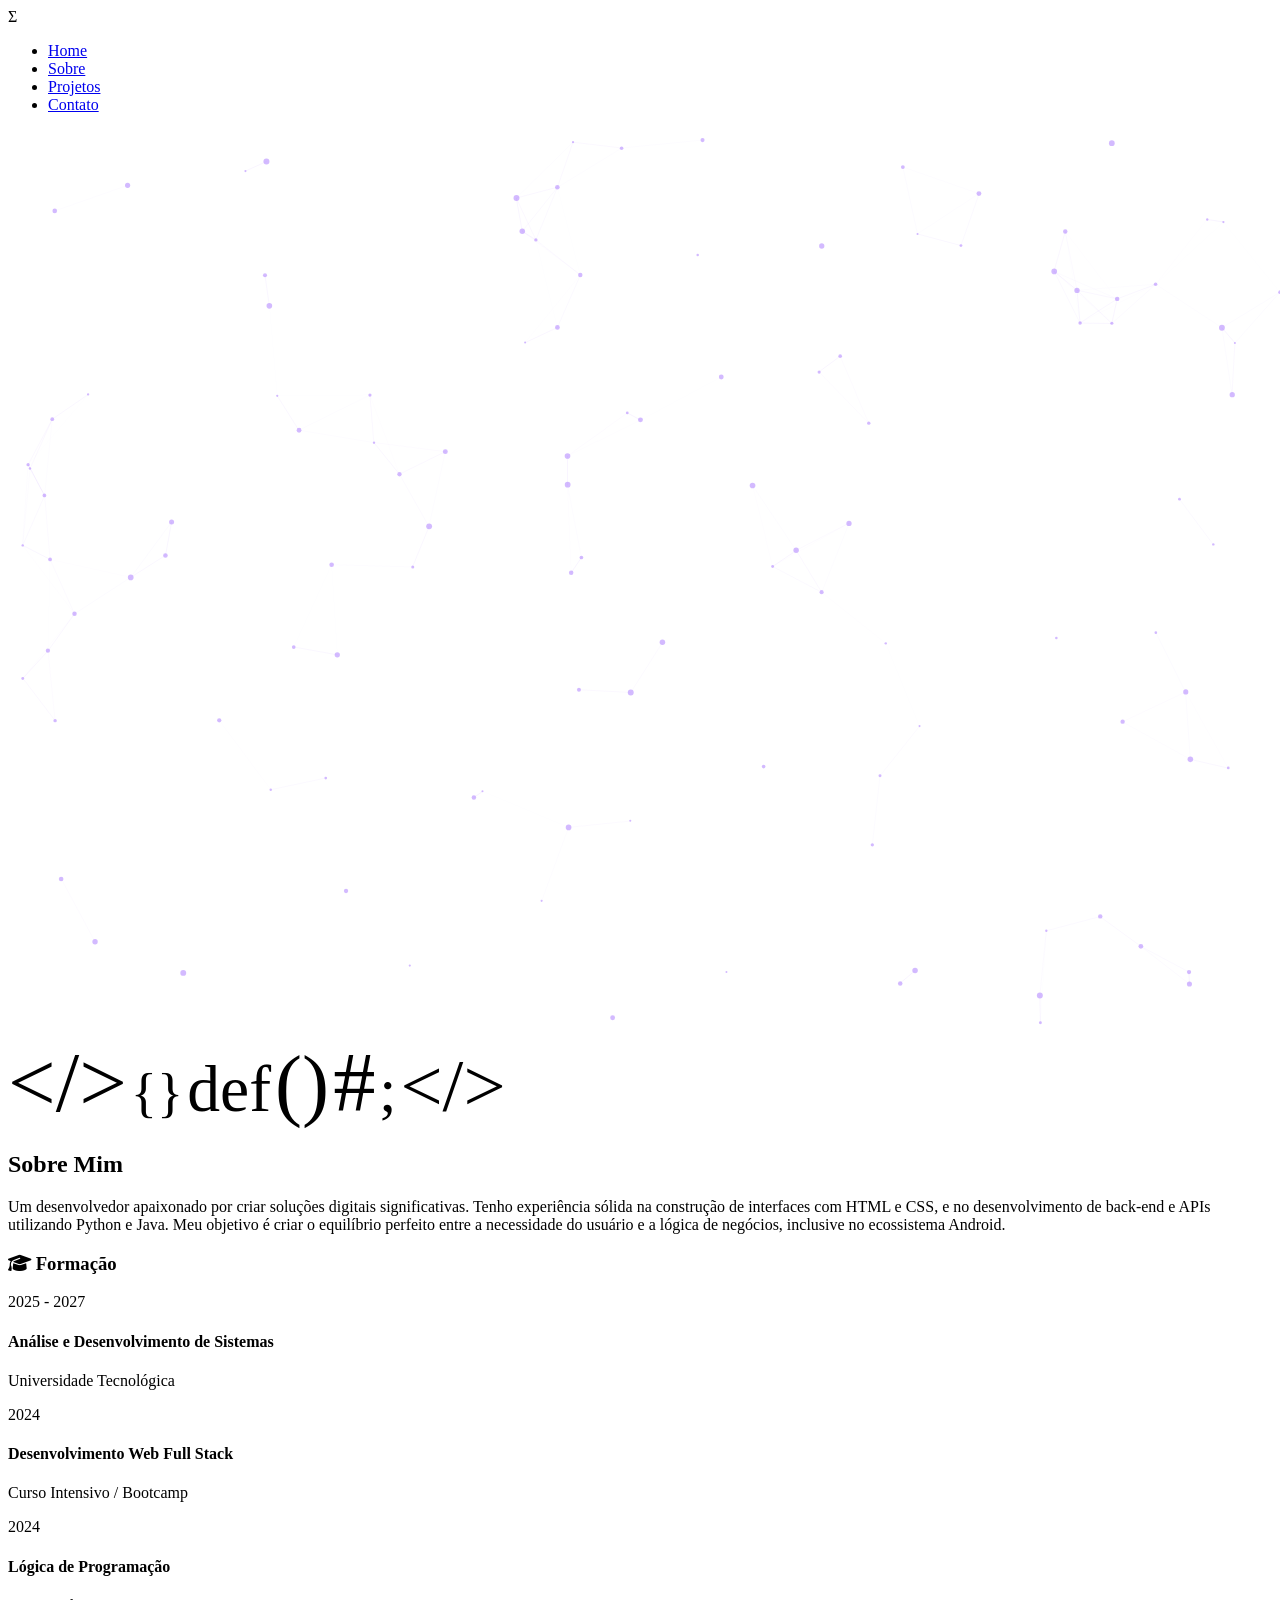
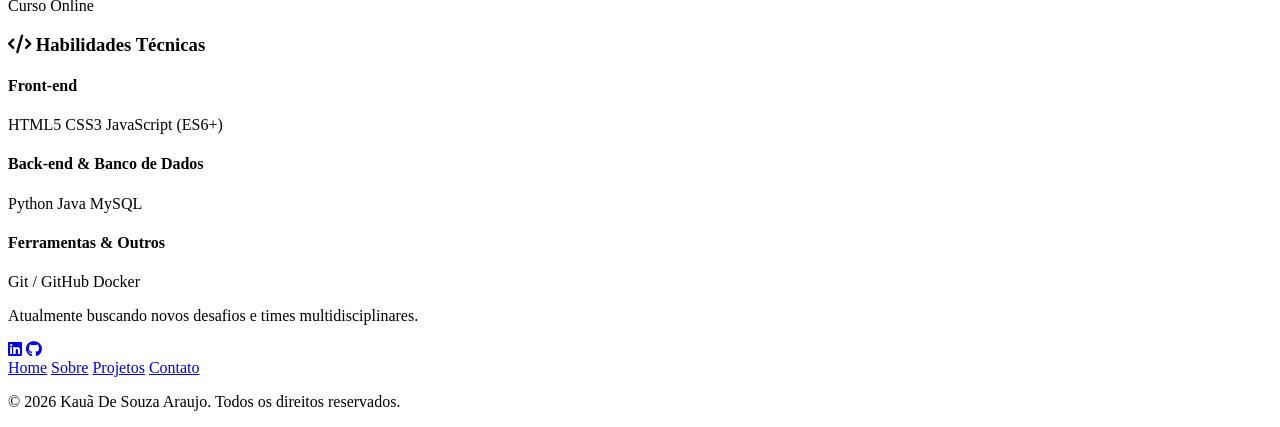
==== docs/about.html @ 6e02c6a3 "Adicionado arquivos portfólio" ====
<!DOCTYPE html>
<html lang="pt-BR">
<head>
    <meta charset="UTF-8">
    <meta name="viewport" content="width=device-width, initial-scale=1.0">
    <title>Sobre Mim | Kauã De Souza Araujo</title>
    
    <meta name="description" content="Saiba mais sobre Kauã De Souza Araujo. Formação em Análise e Desenvolvimento de Sistemas e habilidades em HTML, CSS, JavaScript, Python e SQL.">
    <meta name="robots" content="index, follow">
    
    <meta property="og:title" content="Sobre Mim | Kauã De Souza Araujo">
    <meta property="og:description" content="Desenvolvedor apaixonado por criar soluções digitais. Conheça minha trajetória e stack tecnológica.">
    <meta property="og:url" content="https://seu-site.com/about.html">

    <link rel="preconnect" href="https://fonts.googleapis.com">
    <link rel="preconnect" href="https://fonts.gstatic.com" crossorigin>
    <link href="https://fonts.googleapis.com/css2?family=Fira+Code:wght@400;500&family=Inter:wght@300;400;600&family=Space+Grotesk:wght@400;600;700&display=swap" rel="stylesheet">
    <link rel="stylesheet" href="/css/style.css">
    <link rel="stylesheet" href="https://cdnjs.cloudflare.com/ajax/libs/font-awesome/6.4.0/css/all.min.css">
</head>
<body>
    <div id="loader-wrapper">
        <div class="loader"></div>
    </div>

    <nav>
        <div class="logo">Σ</div>
        <ul class="nav-links">
            <li><a href="index.html">Home</a></li>
            <li><a href="about.html" class="active">Sobre</a></li>
            <li><a href="projects.html">Projetos</a></li>
            <li><a href="entreemcontato.html">Contato</a></li>
        </ul>
        <div class="hamburger">
            <span class="bar"></span>
            <span class="bar"></span>
            <span class="bar"></span>
        </div>
    </nav>

    <div class="glow-bg"></div>
    <div class="noise-overlay"></div>
    <canvas id="particles-canvas"></canvas>

    <div class="background-symbols">
        <span>&lt;/&gt;</span>
        <span>{}</span>
        <span>def</span>
        <span>()</span>
        <span>#</span>
        <span>;</span>
        <span>&lt;/&gt;</span>
    </div>

    <section class="hero">
        <h1>Sobre Mim</h1>
        <p class="bio">
            Um desenvolvedor apaixonado por criar soluções digitais significativas. 
            Tenho experiência sólida na construção de interfaces com HTML e CSS, e no 
            desenvolvimento de back-end e APIs utilizando Python e Java. Meu objetivo é 
            criar o equilíbrio perfeito entre a necessidade do usuário e a lógica de negócios, 
            inclusive no ecossistema Android.
        </p>
    </section>

    <section class="resume-section">
        <div class="resume-grid">
            <!-- Coluna de Formação -->
            <div class="resume-column card reveal">
                <h3><i class="fas fa-graduation-cap"></i> Formação</h3>
                <div class="timeline">
                    <div class="timeline-item">
                        <span class="date">2025 - 2027</span>
                        <h4>Análise e Desenvolvimento de Sistemas</h4>
                        <p>Universidade Tecnológica</p>
                    </div>
                    <div class="timeline-item">
                        <span class="date">2024</span>
                        <h4>Desenvolvimento Web Full Stack</h4>
                        <p>Curso Intensivo / Bootcamp</p>
                    </div>
                    <div class="timeline-item">
                        <span class="date">2024</span>
                        <h4>Lógica de Programação</h4>
                        <p>Curso Online</p>
                    </div>
                </div>
            </div>

            <!-- Coluna de Habilidades -->
            <div class="resume-column card reveal">
                <h3><i class="fas fa-code"></i> Habilidades Técnicas</h3>
                
                <div class="skill-category">
                    <h4>Front-end</h4>
                    <div class="skill-tags">
                        <span>HTML5</span>
                        <span>CSS3</span>
                        <span>JavaScript (ES6+)</span>
                    </div>
                </div>

                <div class="skill-category">
                    <h4>Back-end & Banco de Dados</h4>
                    <div class="skill-tags">
                        <span>Python</span>
                        <span>Java</span>
                        <span>MySQL</span>
                    </div>
                </div>

                <div class="skill-category">
                    <h4>Ferramentas & Outros</h4>
                    <div class="skill-tags">
                        <span>Git / GitHub</span>
                        <span>Docker</span>
                    </div>
                </div>
            </div>
        </div>
    </section>

    <footer>
    </footer>

    <button id="backToTop" aria-label="Voltar ao Topo"><i class="fas fa-arrow-up"></i></button>

    <script src="js/script.js"></script>
</body>
</html>
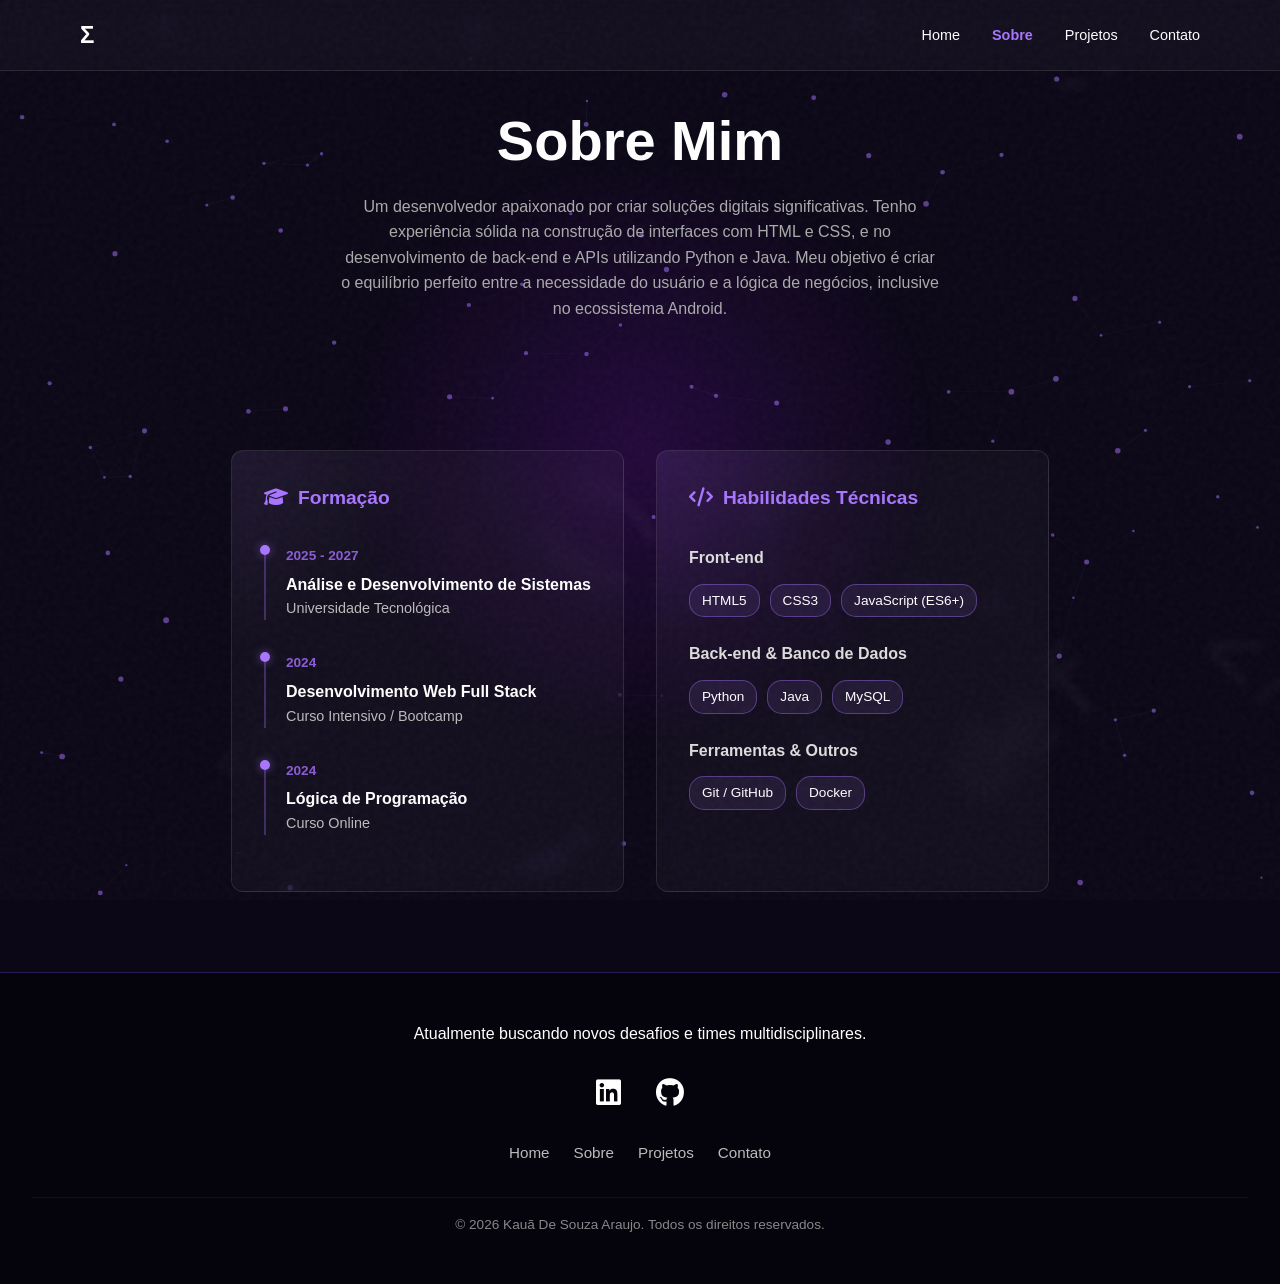
==== commit 8eb79f74: "Codigo arrumado" ====
--- a/docs/about.html
+++ b/docs/about.html
@@ -15,7 +15,7 @@
     <link rel="preconnect" href="https://fonts.googleapis.com">
     <link rel="preconnect" href="https://fonts.gstatic.com" crossorigin>
     <link href="https://fonts.googleapis.com/css2?family=Fira+Code:wght@400;500&family=Inter:wght@300;400;600&family=Space+Grotesk:wght@400;600;700&display=swap" rel="stylesheet">
-    <link rel="stylesheet" href="/css/style.css">
+    <link rel="stylesheet" href="/docs/css/style.css">
     <link rel="stylesheet" href="https://cdnjs.cloudflare.com/ajax/libs/font-awesome/6.4.0/css/all.min.css">
 </head>
 <body>
@@ -125,6 +125,6 @@
 
     <button id="backToTop" aria-label="Voltar ao Topo"><i class="fas fa-arrow-up"></i></button>
 
-    <script src="js/script.js"></script>
+    <script src="/docs/js/script.js"></script>
 </body>
 </html>
--- a/docs/css/style.css
+++ b/docs/css/style.css
@@ -0,0 +1,935 @@
+/* Reset e Configurações Globais */
+* {
+    margin: 0;
+    padding: 0;
+    box-sizing: border-box;
+    font-family: 'Inter', sans-serif;
+}
+
+body {
+    background-color: #0b0716; /* Fundo escuro */
+    color: #ffffff; /* Textos em branco */
+    line-height: 1.6;
+    animation: fadeIn 1s ease-in-out;
+    display: flex;
+    flex-direction: column;
+    min-height: 100vh;
+}
+
+@keyframes fadeIn {
+    from { opacity: 0; }
+    to { opacity: 1; }
+}
+
+/* Loader (Tela de Carregamento) */
+#loader-wrapper {
+    position: fixed;
+    top: 0;
+    left: 0;
+    width: 100%;
+    height: 100%;
+    background-color: #0b0716;
+    z-index: 99999; /* Fica acima de tudo, inclusive do menu */
+    display: flex;
+    justify-content: center;
+    align-items: center;
+    transition: opacity 0.5s ease-out, visibility 0.5s ease-out;
+}
+
+.loader {
+    width: 50px;
+    height: 50px;
+    border: 4px solid rgba(168, 117, 255, 0.3);
+    border-top: 4px solid #a875ff;
+    border-radius: 50%;
+    animation: spin 1s linear infinite;
+    box-shadow: 0 0 15px rgba(168, 117, 255, 0.2);
+}
+
+@keyframes spin {
+    0% { transform: rotate(0deg); }
+    100% { transform: rotate(360deg); }
+}
+
+/* Animação Scroll Reveal */
+.reveal {
+    position: relative;
+    transform: translateY(100px); /* Começa mais abaixo */
+    opacity: 0;
+    transition: 1s all ease;
+}
+
+.reveal.active {
+    transform: translateY(0);
+    opacity: 1;
+}
+
+/* Personalização da Barra de Rolagem */
+::-webkit-scrollbar {
+    width: 10px;
+}
+
+::-webkit-scrollbar-track {
+    background: #0b0716; /* Cor do fundo do site */
+}
+
+::-webkit-scrollbar-thumb {
+    background: #a875ff; /* Roxo do tema */
+    border-radius: 5px;
+}
+
+::-webkit-scrollbar-thumb:hover {
+    background: #8a5cd6; /* Roxo ligeiramente diferente no hover */
+}
+
+/* Suporte para Firefox */
+html {
+    scrollbar-width: thin;
+    scrollbar-color: #a875ff #0b0716;
+}
+
+/* Filtro de Ruído (Noise) */
+.noise-overlay {
+    position: fixed;
+    top: 0;
+    left: 0;
+    width: 100%;
+    height: 100%;
+    z-index: 9999; /* Fica acima de tudo */
+    pointer-events: none; /* Permite clicar através dele */
+    opacity: 0.04; /* Opacidade bem sutil */
+    background-image: url("data:image/svg+xml,%3Csvg viewBox='0 0 200 200' xmlns='http://www.w3.org/2000/svg'%3E%3Cfilter id='noiseFilter'%3E%3CfeTurbulence type='fractalNoise' baseFrequency='0.8' numOctaves='3' stitchTiles='stitch'/%3E%3C/filter%3E%3Crect width='100%25' height='100%25' filter='url(%23noiseFilter)'/%3E%3C/svg%3E");
+}
+
+/* Navegação */
+nav {
+    display: flex;
+    justify-content: space-between;
+    align-items: center;
+    padding: 1rem 5rem;
+    background: rgba(255, 255, 255, 0.03);
+    backdrop-filter: blur(10px);
+    -webkit-backdrop-filter: blur(10px);
+    border-bottom: 1px solid rgba(255, 255, 255, 0.1);
+    position: absolute; /* Cabeçalho rola com a página */
+    top: 0;
+    width: 100%;
+    z-index: 1000; /* Garante que fique acima de tudo */
+}
+
+.logo {
+    font-family: 'Space Grotesk', sans-serif;
+    font-size: 1.5rem;
+    font-weight: bold;
+    cursor: pointer;
+    transition: transform 0.8s cubic-bezier(0.175, 0.885, 0.32, 1.275), text-shadow 0.3s ease, color 0.3s ease;
+    display: inline-block;
+}
+
+.logo:hover {
+    transform: rotate(360deg) scale(1.1);
+    color: #a875ff;
+    text-shadow: 0 0 15px rgba(168, 117, 255, 0.8), 0 0 30px rgba(168, 117, 255, 0.4);
+}
+
+.nav-links {
+    list-style: none;
+    display: flex;
+    gap: 2rem;
+}
+
+.nav-links a {
+    color: #ffffff;
+    text-decoration: none;
+    font-size: 0.9rem;
+    transition: color 0.3s;
+}
+
+.nav-links a:hover {
+    color: #a875ff;
+}
+
+.nav-links a.active {
+    color: #a875ff;
+    font-weight: bold;
+}
+
+/* Seção Principal (Hero) */
+.hero {
+    position: relative;
+    text-align: center;
+    padding: 6rem 2rem 6rem 2rem; /* Reduzido o topo para aproximar o conteúdo */
+    max-width: 800px;
+    margin: 0 auto;
+}
+
+h1, h2, h3, h4 {
+    font-family: 'Space Grotesk', sans-serif;
+}
+
+.glow-bg {
+    position: fixed;
+    top: 50%;
+    left: 50%;
+    transform: translate(-50%, -50%);
+    width: 600px;
+    height: 600px;
+    background: radial-gradient(circle, rgba(106,13,173,0.25) 0%, rgba(11,7,22,0) 70%);
+    z-index: -1;
+    pointer-events: none; /* Garante que o clique passe através do brilho */
+    animation: aquariumMove 20s infinite ease-in-out;
+}
+
+@keyframes aquariumMove {
+    0% { transform: translate(-50%, -50%) scale(1); }
+    25% { transform: translate(-40%, -60%) scale(1.1); }
+    50% { transform: translate(-60%, -40%) scale(0.9); }
+    75% { transform: translate(-45%, -55%) scale(1.05); }
+    100% { transform: translate(-50%, -50%) scale(1); }
+}
+
+/* Partículas (Canvas) */
+#particles-canvas {
+    position: fixed;
+    top: 0;
+    left: 0;
+    width: 100%;
+    height: 100%;
+    z-index: -1; /* Mesmo nível dos símbolos, atrás do conteúdo */
+    pointer-events: none; /* Permite clicar através das partículas */
+}
+
+/* Símbolos de Código no Fundo */
+.background-symbols {
+    position: fixed;
+    top: 0;
+    left: 0;
+    width: 100%;
+    height: 100%;
+    z-index: -1; /* Fica atrás do conteúdo */
+    overflow: hidden;
+    pointer-events: none; /* Garante que não interfira nos cliques */
+}
+
+.background-symbols span {
+    position: absolute;
+    color: rgba(255, 255, 255, 0.03); /* Muito transparente */
+    font-family: 'Fira Code', monospace;
+    font-weight: bold;
+    user-select: none;
+    filter: blur(4px); /* O desfoque solicitado */
+    animation: floatSymbol 10s infinite ease-in-out alternate;
+}
+
+@keyframes floatSymbol {
+    0% {
+        transform: translateY(0) rotate(0deg);
+    }
+    100% {
+        transform: translateY(-20px) rotate(5deg);
+    }
+}
+
+.greeting {
+    font-size: 1rem;
+    margin-bottom: 1rem;
+}
+
+.greeting span {
+    color: #a875ff;
+}
+
+.hero h1 {
+    font-size: 3.5rem;
+    font-weight: 600;
+    margin-bottom: 0.5rem;
+    display: inline-block;
+}
+
+/* Cursor do efeito de digitação */
+.cursor {
+    display: inline-block;
+    width: 4px;
+    height: 1em;
+    background-color: #a875ff;
+    margin-left: 5px;
+    vertical-align: text-bottom; /* Alinha com a base do texto */
+    animation: blinkCursor 0.8s step-end infinite;
+}
+
+@keyframes blinkCursor {
+    from, to { opacity: 1; }
+    50% { opacity: 0; }
+}
+
+.subtitle {
+    font-size: 1.2rem;
+    color: #cccccc;
+    margin-bottom: 2rem;
+}
+
+.bio {
+    font-size: 1rem;
+    color: #aaaaaa;
+    max-width: 600px;
+    margin: 0 auto;
+}
+
+/* Experiência / Projetos */
+.work-experience {
+    padding: 5rem 2rem;
+    max-width: 1000px;
+    margin: 0 auto;
+}
+
+.work-experience h2 {
+    text-align: left;
+    margin-bottom: 3rem;
+    font-size: 2rem;
+}
+
+.grid-container {
+    display: grid;
+    grid-template-columns: repeat(auto-fit, minmax(300px, 1fr));
+    gap: 2rem;
+}
+
+.card {
+    background: radial-gradient(800px circle at var(--x, -100px) var(--y, -100px), rgba(168, 117, 255, 0.15), transparent 40%), rgba(255, 255, 255, 0.03); /* Fundo com Glow */
+    backdrop-filter: blur(10px); /* Desfoque do fundo (efeito vidro) */
+    -webkit-backdrop-filter: blur(10px); /* Compatibilidade com Safari */
+    border: 1px solid rgba(255, 255, 255, 0.1); /* Borda sutil */
+    border-radius: 12px;
+    padding: 2rem;
+    transition: transform 0.3s, box-shadow 0.3s, border-color 0.3s;
+}
+
+.card:hover {
+    transform: translateY(-5px);
+    box-shadow: 0 10px 20px rgba(106, 13, 173, 0.4), 0 0 15px rgba(168, 117, 255, 0.5);
+    border-color: #a875ff;
+}
+
+.card-icon {
+    font-size: 2rem;
+    margin-bottom: 1rem;
+}
+
+.card h3 {
+    margin-bottom: 1rem;
+    font-size: 1.2rem;
+}
+
+.card p {
+    font-size: 0.9rem;
+    color: #bbbbbb;
+    margin-bottom: 1.5rem;
+}
+
+.btn {
+    display: inline-block;
+    padding: 0.5rem 1.2rem;
+    background-color: rgba(168, 117, 255, 0.1);
+    border: 1px solid #a875ff;
+    color: #ffffff;
+    text-decoration: none;
+    border-radius: 20px;
+    font-size: 0.8rem;
+    transition: background-color 0.3s;
+    margin-right: 10px; /* Espaçamento entre botões */
+}
+
+.btn:hover {
+    background-color: #a875ff;
+    color: #0b0716; /* Cor escura para contraste no hover */
+}
+
+/* Rodapé */
+footer {
+    text-align: center;
+    padding: 3rem 2rem;
+    margin-top: auto;
+    background-color: #05030b;
+    border-top: 1px solid #2a1b54;
+    width: 100%;
+}
+
+.social-links {
+    margin: 1.5rem 0;
+}
+
+.social-links a {
+    color: #ffffff;
+    font-size: 1.8rem;
+    margin: 0 15px;
+    transition: color 0.3s, transform 0.3s;
+    position: relative; /* Necessário para posicionar o tooltip */
+}
+
+.social-links a:hover {
+    color: #a875ff;
+    transform: translateY(-3px);
+}
+
+/* Tooltip dos ícones sociais */
+.social-links a::after {
+    content: attr(aria-label); /* Pega o texto do atributo aria-label */
+    position: absolute;
+    bottom: 120%; /* Posiciona acima do ícone */
+    left: 50%;
+    transform: translateX(-50%) scale(0.8); /* Começa um pouco menor */
+    background-color: rgba(26, 16, 60, 0.95); /* Fundo escuro translúcido */
+    color: #fff;
+    padding: 5px 10px;
+    border-radius: 6px;
+    font-size: 0.8rem;
+    white-space: nowrap;
+    opacity: 0;
+    visibility: hidden;
+    transition: all 0.3s cubic-bezier(0.68, -0.55, 0.265, 1.55); /* Efeito de salto (bouncy) suave */
+    border: 1px solid rgba(168, 117, 255, 0.5);
+    pointer-events: none;
+    box-shadow: 0 5px 15px rgba(0, 0, 0, 0.3);
+}
+
+.social-links a:hover::after {
+    opacity: 1;
+    visibility: visible;
+    transform: translateX(-50%) scale(1);
+}
+
+.footer-nav {
+    margin: 1rem 0 2rem 0;
+    display: flex;
+    justify-content: center;
+    gap: 1.5rem;
+    flex-wrap: wrap;
+}
+
+.footer-nav a {
+    color: #bbbbbb;
+    text-decoration: none;
+    font-size: 0.95rem;
+    transition: color 0.3s;
+}
+
+.footer-nav a:hover {
+    color: #a875ff;
+}
+
+.copyright {
+    margin-top: 2rem;
+    font-size: 0.85rem;
+    color: #888; /* Aumentado o contraste para acessibilidade */
+    border-top: 1px solid rgba(255, 255, 255, 0.05);
+    padding-top: 1rem;
+}
+
+/* Seção Projetos Recentes (Index) */
+.recent-work {
+    padding: 2rem 2rem 4rem 2rem;
+    max-width: 800px;
+    margin: 0 auto;
+    text-align: center;
+}
+
+.recent-work h2 {
+    font-size: 1.5rem;
+    margin-bottom: 2rem;
+    color: #ffffff;
+}
+
+.mini-grid {
+    display: grid;
+    grid-template-columns: repeat(auto-fit, minmax(280px, 1fr));
+    gap: 1.5rem;
+    margin-bottom: 2rem;
+}
+
+.mini-card {
+    background: radial-gradient(600px circle at var(--x, -100px) var(--y, -100px), rgba(168, 117, 255, 0.15), transparent 40%), rgba(255, 255, 255, 0.02);
+    border: 1px dashed rgba(168, 117, 255, 0.3); /* Borda pontilhada para indicar construção */
+    border-radius: 10px;
+    padding: 1.5rem;
+    text-align: left;
+    transition: transform 0.3s, border-color 0.3s;
+}
+
+.mini-card:hover {
+    transform: translateY(-3px);
+    border-color: #a875ff;
+    background: radial-gradient(600px circle at var(--x, -100px) var(--y, -100px), rgba(168, 117, 255, 0.15), transparent 40%), rgba(255, 255, 255, 0.04);
+}
+
+.mini-card h3 {
+    font-size: 1.1rem;
+    margin-bottom: 0.5rem;
+    display: flex;
+    align-items: center;
+}
+
+.status-dot {
+    height: 8px;
+    width: 8px;
+    background-color: #a875ff;
+    border-radius: 50%;
+    display: inline-block;
+    margin-right: 10px;
+    box-shadow: 0 0 8px rgba(168, 117, 255, 0.6);
+    animation: pulse 2s infinite;
+}
+
+.mini-card p {
+    font-size: 0.9rem;
+    color: #bbbbbb;
+}
+
+.view-all-link {
+    color: #a875ff;
+    text-decoration: none;
+    font-size: 0.9rem;
+    border-bottom: 1px solid transparent;
+    transition: all 0.3s;
+    padding-bottom: 2px;
+}
+
+.view-all-link:hover {
+    border-bottom: 1px solid #a875ff;
+    letter-spacing: 0.5px;
+}
+
+@keyframes pulse {
+    0% { transform: scale(0.95); opacity: 0.7; }
+    50% { transform: scale(1.1); opacity: 1; }
+    100% { transform: scale(0.95); opacity: 0.7; }
+}
+
+/* Página de Contato */
+.contact-page {
+    padding: 6rem 2rem;
+    max-width: 1000px;
+    margin: 0 auto;
+    flex: 1; /* Garante que o footer fique embaixo */
+}
+
+.contact-page h2 {
+    text-align: center;
+    margin-bottom: 3rem;
+    font-size: 2.5rem;
+}
+
+.contact-container {
+    display: grid;
+    grid-template-columns: 1fr 1.5fr;
+    gap: 2rem;
+}
+
+.contact-links {
+    display: flex;
+    flex-direction: column;
+    gap: 1rem;
+    margin-top: 1.5rem;
+}
+
+.contact-item {
+    color: #fff;
+    text-decoration: none;
+    font-size: 1.1rem;
+    transition: color 0.3s;
+    display: flex;
+    align-items: center;
+    gap: 10px;
+}
+
+.contact-item:hover {
+    color: #a875ff;
+}
+
+.form-group {
+    margin-bottom: 1.5rem;
+}
+
+.form-group label {
+    display: block;
+    margin-bottom: 0.5rem;
+    color: #cccccc;
+}
+
+.form-group input,
+.form-group textarea {
+    width: 100%;
+    padding: 1rem;
+    background: rgba(255, 255, 255, 0.05);
+    border: 1px solid rgba(255, 255, 255, 0.1);
+    border-radius: 8px;
+    color: #fff;
+    font-size: 1rem;
+    transition: border-color 0.3s;
+}
+
+.form-group input:focus,
+.form-group textarea:focus {
+    outline: none;
+    border-color: #a875ff;
+}
+
+.form-group textarea {
+    height: 150px;
+    resize: vertical;
+}
+
+.btn-whatsapp {
+    width: 100%;
+    cursor: pointer;
+    display: flex;
+    justify-content: center;
+    align-items: center;
+    gap: 10px;
+    font-size: 1rem;
+}
+
+@media (max-width: 768px) {
+    .contact-container {
+        grid-template-columns: 1fr;
+    }
+}
+
+/* Menu Responsivo (Hambúrguer) */
+.hamburger {
+    display: none;
+    cursor: pointer;
+}
+
+.bar {
+    display: block;
+    width: 25px;
+    height: 3px;
+    margin: 5px auto;
+    transition: all 0.3s ease-in-out;
+    background-color: white;
+}
+
+@media (max-width: 768px) {
+    nav {
+        padding: 1rem 2rem;
+    }
+
+    .hamburger {
+        display: flex;
+        flex-direction: column;
+        justify-content: center;
+        align-items: center;
+        z-index: 1001; /* Fica acima do menu aberto */
+        position: relative; /* Removemos o fixed para ele ficar dentro da nav */
+        top: auto;
+        right: auto;
+        width: 45px;
+        height: 45px;
+        background: rgba(255, 255, 255, 0.05);
+        backdrop-filter: blur(10px);
+        -webkit-backdrop-filter: blur(10px);
+        border: 1px solid rgba(255, 255, 255, 0.1);
+        border-radius: 8px;
+        transition: all 0.3s ease;
+    }
+
+    .hamburger:hover, .hamburger.active {
+        border-color: #a875ff;
+        background: rgba(168, 117, 255, 0.15);
+        box-shadow: 0 0 15px rgba(168, 117, 255, 0.2);
+    }
+
+    .hamburger .bar {
+        width: 22px;
+        height: 2px;
+        margin: 3px 0; /* Ajuste de espaçamento para o novo tamanho */
+        border-radius: 2px;
+    }
+
+    .hamburger.active .bar:nth-child(2) {
+        opacity: 0;
+    }
+
+    .hamburger.active .bar:nth-child(1) {
+        transform: translateY(8px) rotate(45deg);
+    }
+
+    .hamburger.active .bar:nth-child(3) {
+        transform: translateY(-8px) rotate(-45deg);
+    }
+
+    .nav-links {
+        position: fixed;
+        top: 0;
+        right: 0;
+        height: 100vh;
+        width: 100%;
+        background-color: #0b0716; /* Cor do fundo igual ao body */
+        flex-direction: column;
+        align-items: center;
+        justify-content: center;
+        transform: translateX(100%);
+        transition: transform 0.3s ease-in-out;
+        z-index: 1000;
+        border-left: 1px solid #2a1b54;
+    }
+
+    .nav-links.nav-active {
+        transform: translateX(0%);
+    }
+}
+
+/* Botão Voltar ao Topo */
+#backToTop {
+    position: fixed;
+    bottom: 30px;
+    right: 30px;
+    width: 50px;
+    height: 50px;
+    background-color: #a875ff;
+    color: #fff;
+    border: none;
+    border-radius: 50%;
+    cursor: pointer;
+    display: none; /* Oculto inicialmente */
+    justify-content: center;
+    align-items: center;
+    font-size: 1.2rem;
+    z-index: 10000;
+    box-shadow: 0 4px 15px rgba(168, 117, 255, 0.4);
+    transition: transform 0.3s, background-color 0.3s;
+}
+
+#backToTop:hover {
+    background-color: #8a5cd6;
+    transform: translateY(-5px);
+}
+
+@media (max-width: 768px) {
+    #backToTop {
+        bottom: 20px;
+        right: 20px;
+        width: 40px;
+        height: 40px;
+    }
+}
+
+/* Lightbox (Galeria de Imagens) */
+#lightbox {
+    position: fixed;
+    z-index: 100001; /* Acima do loader e do noise */
+    top: 0;
+    left: 0;
+    width: 100%;
+    height: 100%;
+    background-color: rgba(0, 0, 0, 0.85);
+    backdrop-filter: blur(5px);
+    display: none; /* Oculto por padrão */
+    justify-content: center;
+    align-items: center;
+    opacity: 0;
+    transition: opacity 0.4s ease;
+}
+
+#lightbox.active {
+    display: flex;
+    opacity: 1;
+}
+
+.lightbox-content {
+    max-width: 90%;
+    max-height: 85%;
+    object-fit: contain;
+    box-shadow: 0 0 40px rgba(168, 117, 255, 0.5);
+    border: 2px solid rgba(255, 255, 255, 0.2);
+    border-radius: 5px;
+    transform: scale(0.8);
+    transition: transform 0.4s ease;
+}
+
+#lightbox.active .lightbox-content {
+    transform: scale(1);
+}
+
+.lightbox-close {
+    position: absolute;
+    top: 20px;
+    right: 40px;
+    font-size: 3rem;
+    color: #fff;
+    cursor: pointer;
+    transition: transform 0.3s, color 0.3s;
+}
+
+.lightbox-close:hover {
+    color: #a875ff;
+    transform: scale(1.1);
+}
+
+/* Seção de Currículo (Sobre) */
+.resume-section {
+    padding: 2rem 2rem 5rem 2rem;
+    max-width: 1000px;
+    margin: 0 auto;
+}
+
+.resume-grid {
+    display: grid;
+    grid-template-columns: 1fr 1fr;
+    gap: 2rem;
+}
+
+.resume-column h3 {
+    margin-bottom: 2rem;
+    color: #a875ff;
+    display: flex;
+    align-items: center;
+    gap: 10px;
+}
+
+/* Estilo da Timeline (Formação) */
+.timeline-item {
+    position: relative;
+    padding-left: 20px;
+    border-left: 2px solid rgba(168, 117, 255, 0.3);
+    margin-bottom: 2rem;
+}
+
+.timeline-item:last-child {
+    margin-bottom: 0;
+}
+
+.timeline-item::before {
+    content: '';
+    position: absolute;
+    left: -6px;
+    top: 0;
+    width: 10px;
+    height: 10px;
+    background-color: #a875ff;
+    border-radius: 50%;
+    box-shadow: 0 0 10px rgba(168, 117, 255, 0.5);
+}
+
+.date {
+    font-size: 0.85rem;
+    color: #8a5cd6;
+    font-weight: bold;
+    display: block;
+    margin-bottom: 0.3rem;
+}
+
+/* Estilo das Habilidades */
+.skill-category {
+    margin-bottom: 1.5rem;
+}
+
+.skill-category h4 {
+    margin-bottom: 0.8rem;
+    font-size: 1rem;
+    color: #ddd;
+}
+
+.skill-tags {
+    display: flex;
+    flex-wrap: wrap;
+    gap: 10px;
+}
+
+.skill-tags span {
+    background: rgba(168, 117, 255, 0.1);
+    border: 1px solid rgba(168, 117, 255, 0.4);
+    padding: 5px 12px;
+    border-radius: 15px;
+    font-size: 0.85rem;
+    color: #fff;
+    transition: all 0.3s;
+}
+
+.skill-tags span:hover {
+    background: #a875ff;
+    border-color: #a875ff;
+    transform: translateY(-2px);
+    box-shadow: 0 5px 15px rgba(168, 117, 255, 0.3);
+}
+
+@media (max-width: 768px) {
+    .resume-grid {
+        grid-template-columns: 1fr;
+    }
+}
+
+/* Efeito Ripple (Onda) ao clicar */
+.btn, .btn-whatsapp {
+    position: relative;
+    overflow: hidden;
+}
+
+#backToTop {
+    overflow: hidden;
+}
+
+.ripple {
+    position: absolute;
+    background-color: rgba(255, 255, 255, 0.4);
+    border-radius: 50%;
+    transform: scale(0);
+    animation: rippleAnim 0.6s linear;
+    pointer-events: none;
+}
+
+@keyframes rippleAnim {
+    to {
+        transform: scale(4);
+        opacity: 0;
+    }
+}
+
+/* Efeito Glitch no Texto */
+.glitch-active {
+    position: relative;
+}
+
+.glitch-active::before,
+.glitch-active::after {
+    content: attr(data-text);
+    position: absolute;
+    top: 0;
+    left: 0;
+    width: 100%;
+    height: 100%;
+    background: #0b0716; /* Cor do fundo para "cortar" o texto */
+    opacity: 0.7;
+}
+
+.glitch-active::before {
+    color: #0ff;
+    z-index: -1;
+    clip-path: polygon(0 0, 100% 0, 100% 45%, 0 45%);
+    animation: glitch-anim-1 3s infinite linear alternate-reverse;
+}
+
+.glitch-active::after {
+    color: #f0f;
+    z-index: -2;
+    clip-path: polygon(0 15%, 100% 15%, 100% 100%, 0 100%);
+    animation: glitch-anim-2 2.5s infinite linear alternate-reverse;
+}
+
+@keyframes glitch-anim-1 {
+    0% { clip-path: inset(20% 0 80% 0); transform: translate(-2px, 1px); }
+    20% { clip-path: inset(60% 0 10% 0); transform: translate(2px, -1px); }
+    40% { clip-path: inset(40% 0 50% 0); transform: translate(-2px, 2px); }
+    60% { clip-path: inset(80% 0 5% 0); transform: translate(2px, -2px); }
+    80% { clip-path: inset(10% 0 70% 0); transform: translate(-1px, 1px); }
+    100% { clip-path: inset(30% 0 50% 0); transform: translate(1px, -1px); }
+}
+
+@keyframes glitch-anim-2 {
+    0% { clip-path: inset(10% 0 60% 0); transform: translate(2px, -1px); }
+    20% { clip-path: inset(80% 0 5% 0); transform: translate(-2px, 1px); }
+    40% { clip-path: inset(30% 0 20% 0); transform: translate(2px, 2px); }
+    60% { clip-path: inset(15% 0 80% 0); transform: translate(-2px, -2px); }
+    80% { clip-path: inset(55% 0 10% 0); transform: translate(1px, 1px); }
+    100% { clip-path: inset(40% 0 30% 0); transform: translate(-1px, -1px); }
+}
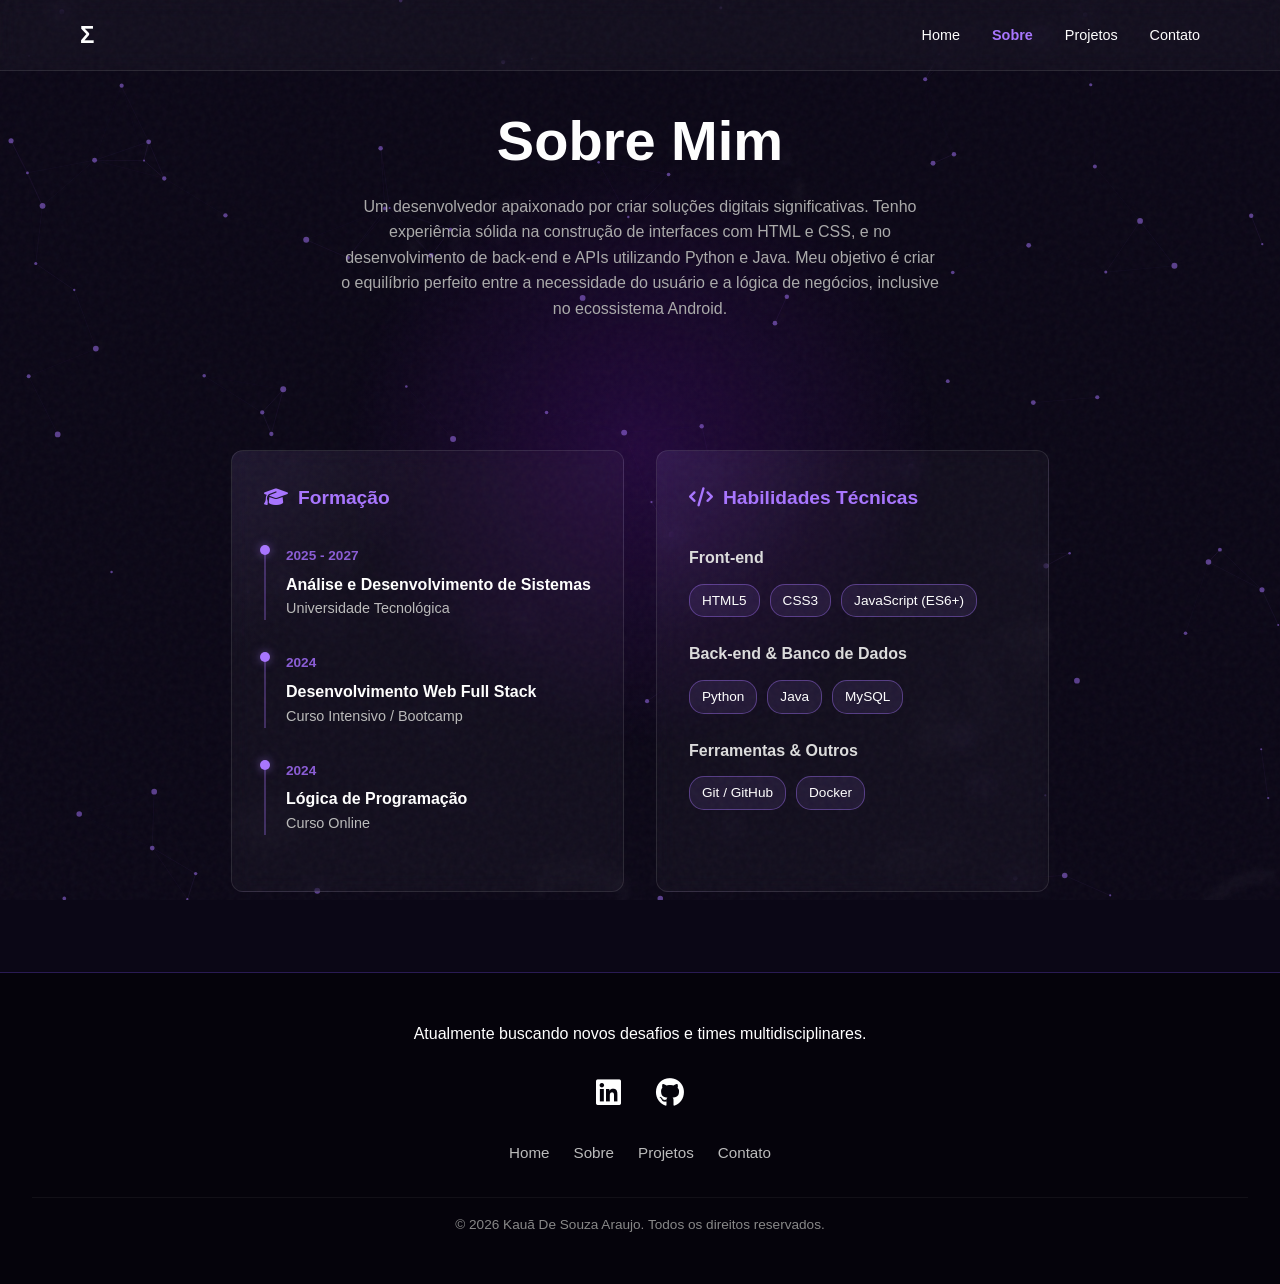
==== commit 2cf7c22d: "Fix" ====
--- a/docs/about.html
+++ b/docs/about.html
@@ -15,7 +15,7 @@
     <link rel="preconnect" href="https://fonts.googleapis.com">
     <link rel="preconnect" href="https://fonts.gstatic.com" crossorigin>
     <link href="https://fonts.googleapis.com/css2?family=Fira+Code:wght@400;500&family=Inter:wght@300;400;600&family=Space+Grotesk:wght@400;600;700&display=swap" rel="stylesheet">
-    <link rel="stylesheet" href="/docs/css/style.css">
+    <link rel="stylesheet" href="./css/style.css">
     <link rel="stylesheet" href="https://cdnjs.cloudflare.com/ajax/libs/font-awesome/6.4.0/css/all.min.css">
 </head>
 <body>
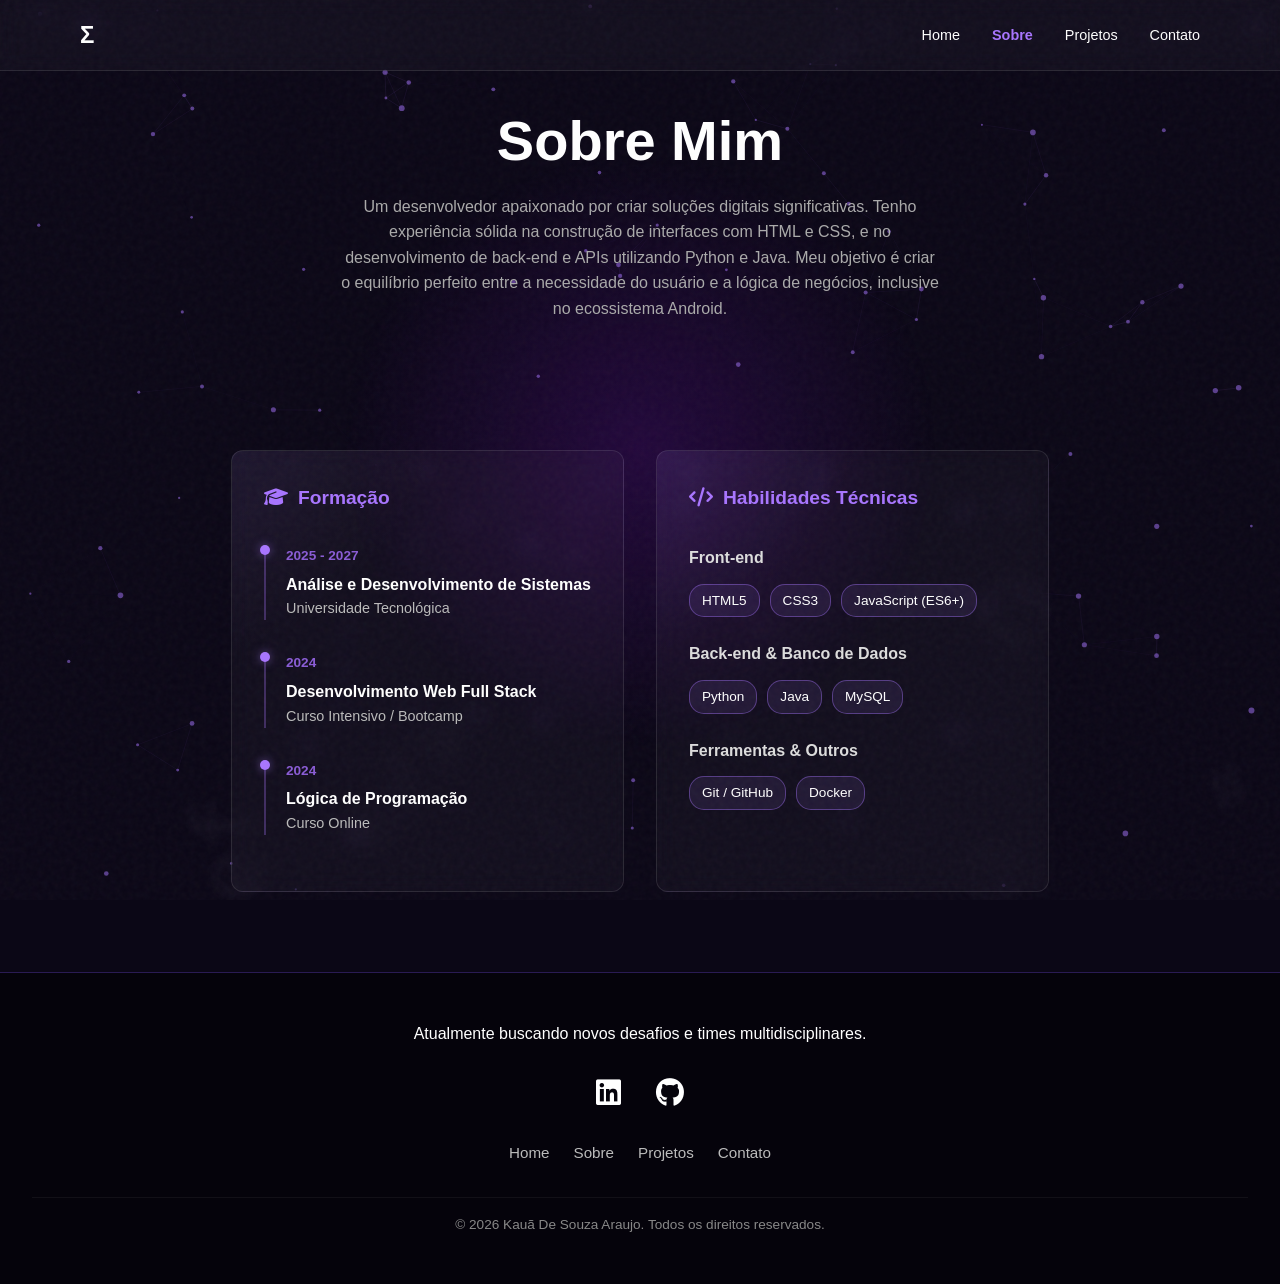
==== commit 78db345a: "Fix" ====
--- a/docs/about.html
+++ b/docs/about.html
@@ -125,6 +125,6 @@
 
     <button id="backToTop" aria-label="Voltar ao Topo"><i class="fas fa-arrow-up"></i></button>
 
-    <script src="/docs/js/script.js"></script>
+    <script src="./js/script.js"></script>
 </body>
 </html>
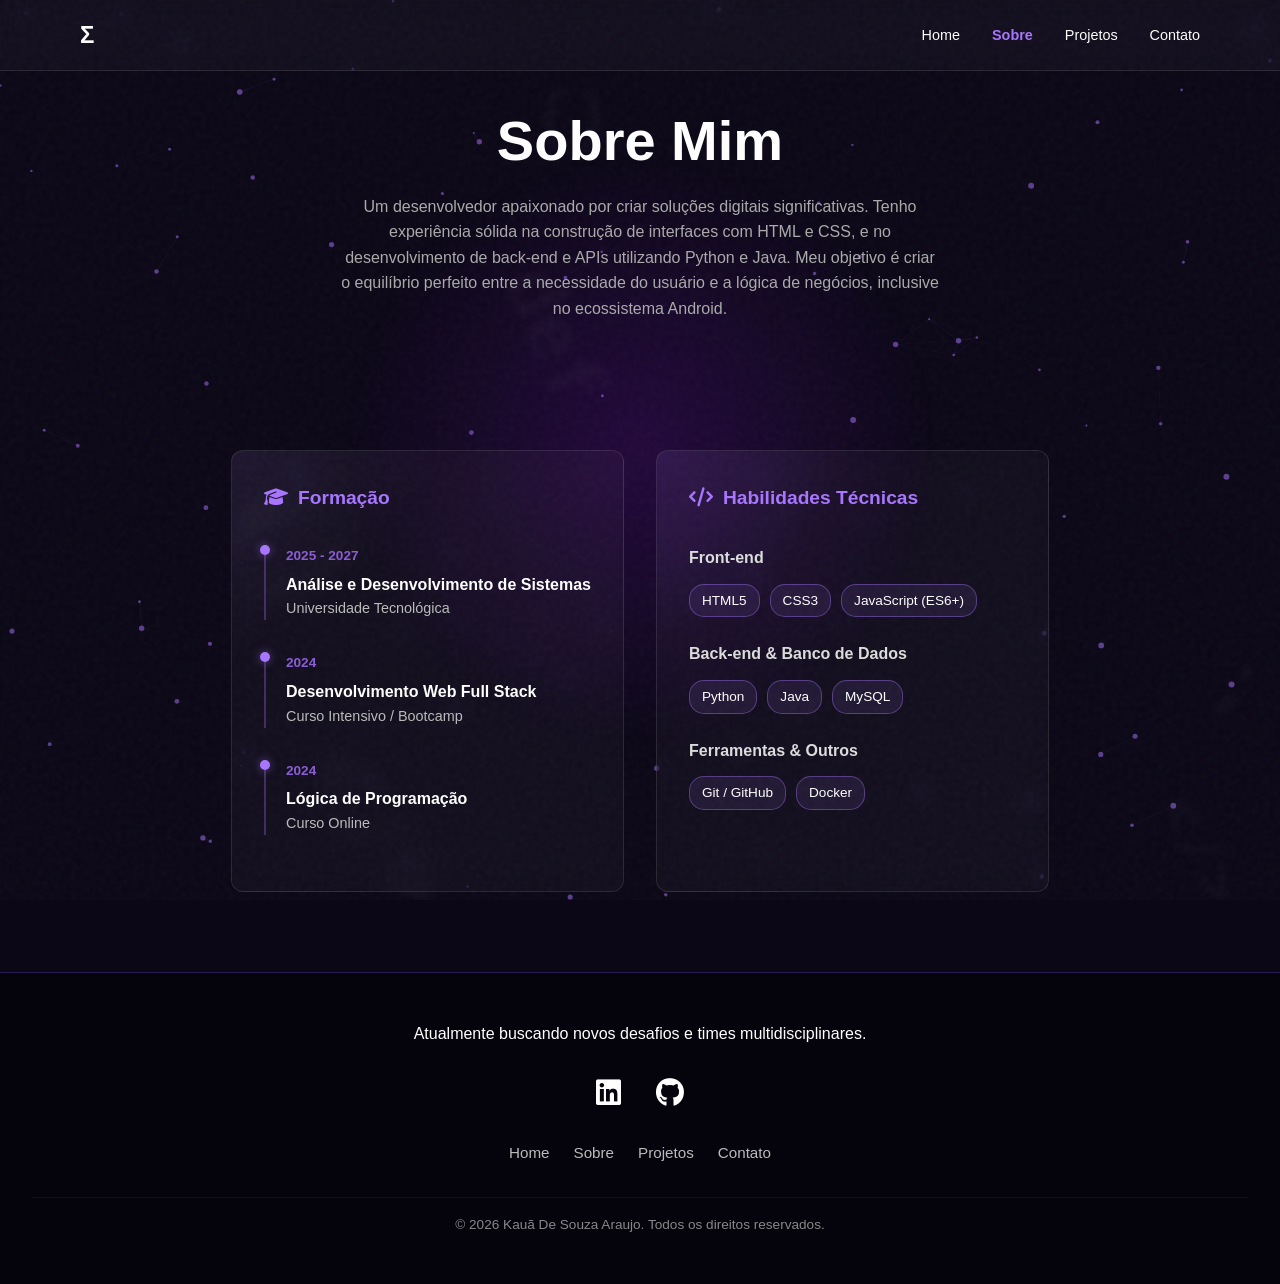
==== commit c60d3bb1: "fix" ====
--- a/docs/about.html
+++ b/docs/about.html
@@ -15,7 +15,7 @@
     <link rel="preconnect" href="https://fonts.googleapis.com">
     <link rel="preconnect" href="https://fonts.gstatic.com" crossorigin>
     <link href="https://fonts.googleapis.com/css2?family=Fira+Code:wght@400;500&family=Inter:wght@300;400;600&family=Space+Grotesk:wght@400;600;700&display=swap" rel="stylesheet">
-    <link rel="stylesheet" href="./css/style.css">
+    <link rel="stylesheet" href="css/style.css">
     <link rel="stylesheet" href="https://cdnjs.cloudflare.com/ajax/libs/font-awesome/6.4.0/css/all.min.css">
 </head>
 <body>
@@ -125,6 +125,6 @@
 
     <button id="backToTop" aria-label="Voltar ao Topo"><i class="fas fa-arrow-up"></i></button>
 
-    <script src="./js/script.js"></script>
+    <script src="js/script.js"></script>
 </body>
 </html>
